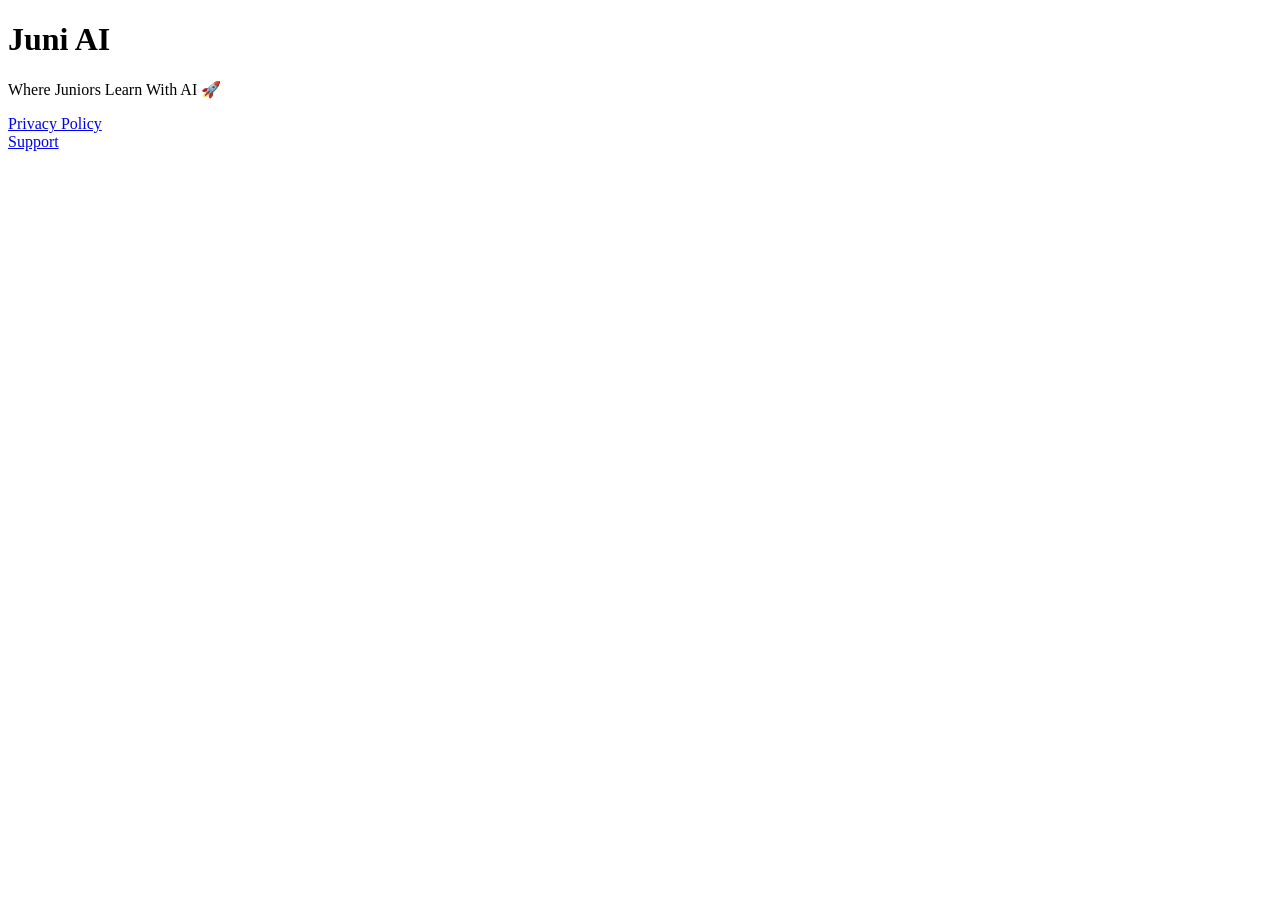
==== index.html @ 52577869 "Initial Juni AI site" ====
<!doctype html>
<html>
<head>
  <title>Juni AI</title>
</head>
<body>
  <h1>Juni AI</h1>
  <p>Where Juniors Learn With AI 🚀</p>

  <a href="/privacy">Privacy Policy</a><br>
  <a href="/support">Support</a>
</body>
</html>
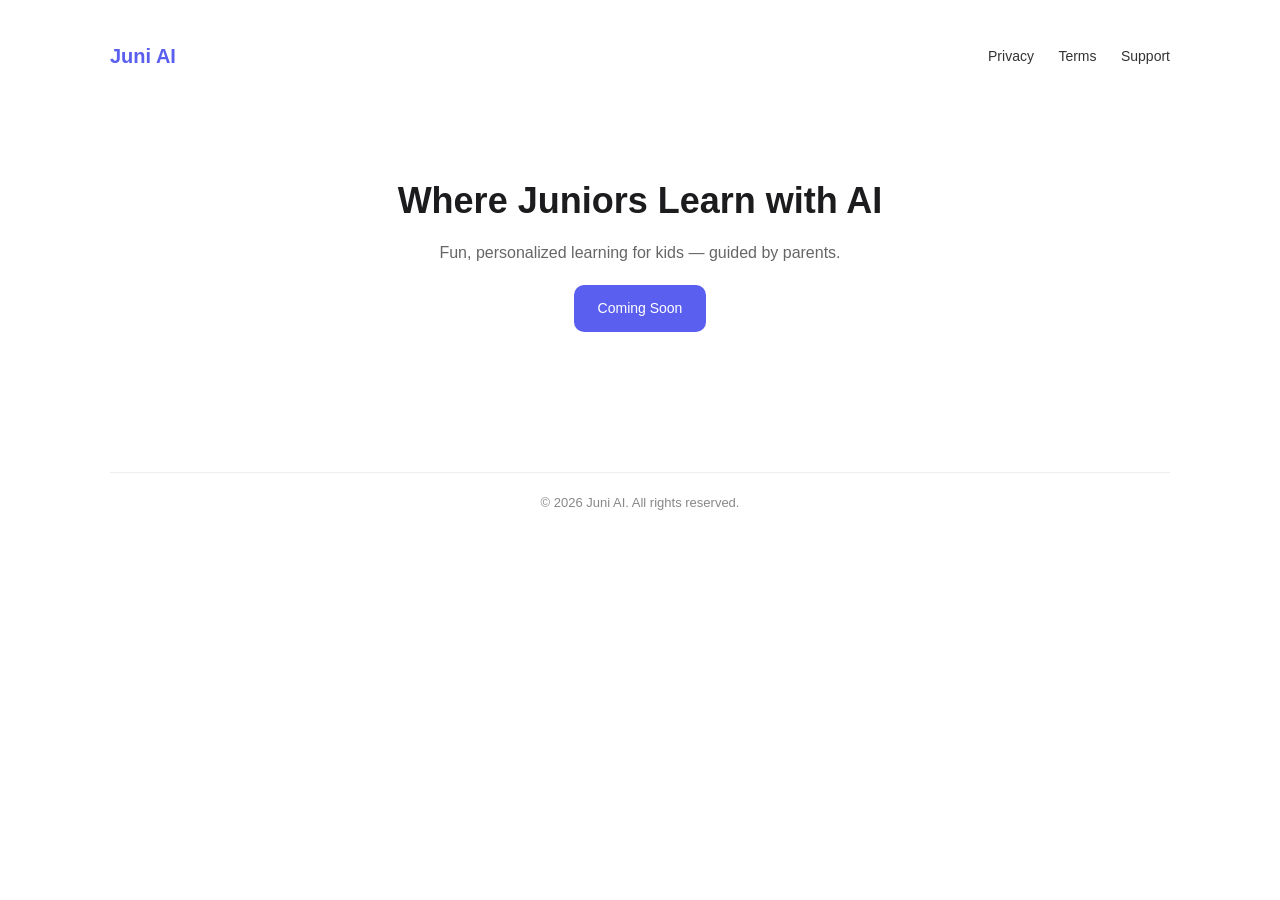
==== commit d59d63a8: "Full UI upgrade + pages" ====
--- a/index.html
+++ b/index.html
@@ -1,13 +1,29 @@
-<!doctype html>
-<html>
+<!DOCTYPE html>
+<html lang="en">
 <head>
-  <title>Juni AI</title>
+<meta charset="UTF-8"/>
+<meta name="viewport" content="width=device-width, initial-scale=1.0"/>
+<title>Juni AI</title>
+<link rel="stylesheet" href="styles.css"/>
 </head>
 <body>
-  <h1>Juni AI</h1>
-  <p>Where Juniors Learn With AI 🚀</p>
+<div class="container">
+<header>
+<div class="logo">Juni AI</div>
+<nav>
+<a href="/privacy/">Privacy</a>
+<a href="/terms/">Terms</a>
+<a href="/support/">Support</a>
+</nav>
+</header>
 
-  <a href="/privacy">Privacy Policy</a><br>
-  <a href="/support">Support</a>
+<section class="hero">
+<h1>Where Juniors Learn with AI</h1>
+<p>Fun, personalized learning for kids — guided by parents.</p>
+<a href="#" class="btn">Coming Soon</a>
+</section>
+
+<footer>© 2026 Juni AI. All rights reserved.</footer>
+</div>
 </body>
 </html>
--- a/styles.css
+++ b/styles.css
@@ -0,0 +1,11 @@
+*{margin:0;padding:0;box-sizing:border-box}
+body{font-family:-apple-system,BlinkMacSystemFont,"San Francisco",Arial,sans-serif;background:#fff;color:#1c1c1e;line-height:1.6}
+.container{max-width:1100px;margin:auto;padding:20px}
+header{padding:20px 0;display:flex;justify-content:space-between;align-items:center}
+.logo{font-weight:600;font-size:20px;color:#5B5FEF}
+nav a{margin-left:20px;text-decoration:none;color:#333;font-size:14px}
+.hero{text-align:center;padding:80px 20px}
+.hero h1{font-size:36px;margin-bottom:10px}
+.hero p{color:#666;font-size:16px}
+.btn{display:inline-block;margin-top:20px;padding:12px 24px;background:#5B5FEF;color:white;border-radius:10px;text-decoration:none;font-size:14px}
+footer{margin-top:60px;padding:20px 0;text-align:center;font-size:13px;color:#888;border-top:1px solid #eee}
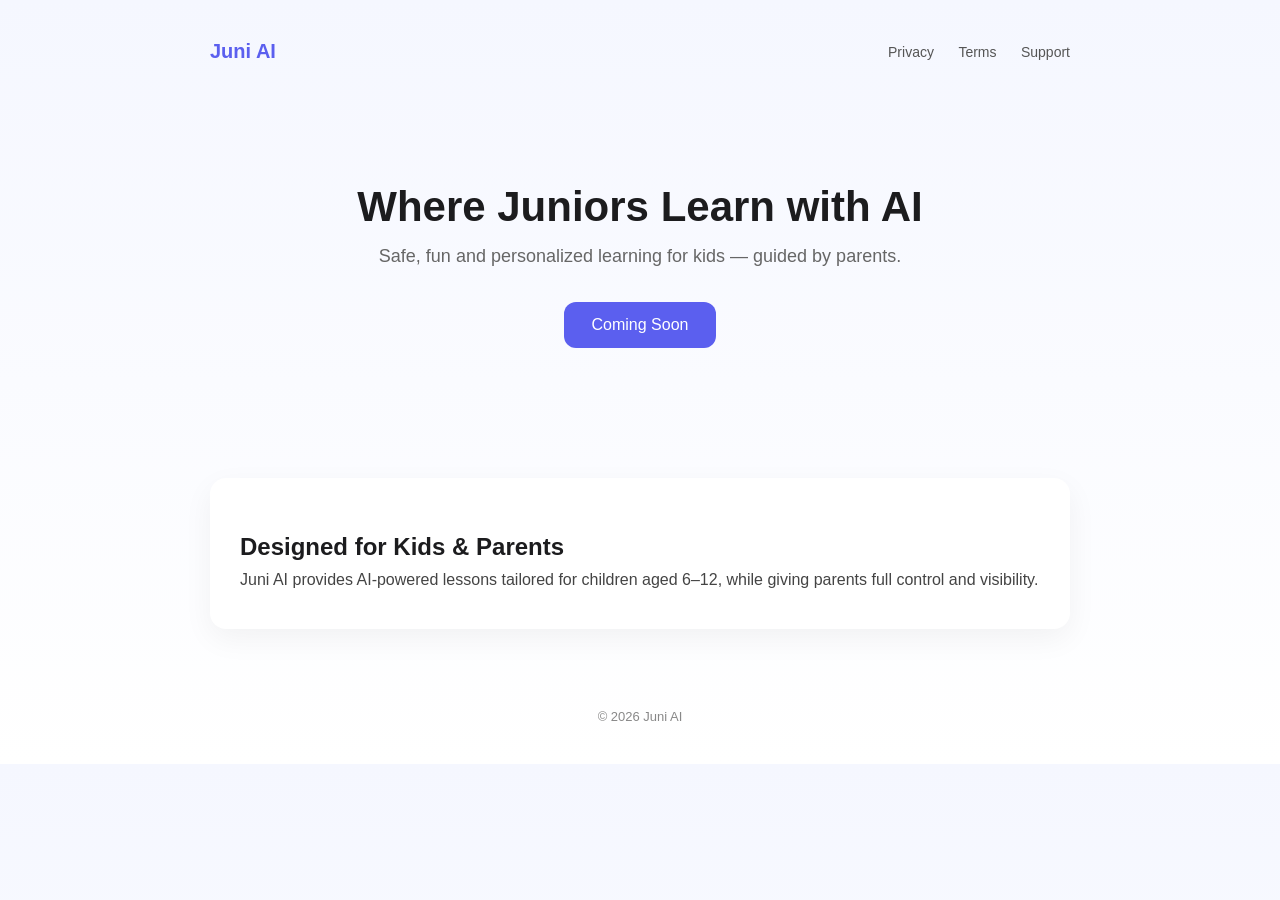
==== commit 70d750db: "premium UI + professional privacy" ====
--- a/index.html
+++ b/index.html
@@ -6,8 +6,10 @@
 <title>Juni AI</title>
 <link rel="stylesheet" href="styles.css"/>
 </head>
+
 <body>
 <div class="container">
+
 <header>
 <div class="logo">Juni AI</div>
 <nav>
@@ -19,11 +21,17 @@
 
 <section class="hero">
 <h1>Where Juniors Learn with AI</h1>
-<p>Fun, personalized learning for kids — guided by parents.</p>
+<p>Safe, fun and personalized learning for kids — guided by parents.</p>
 <a href="#" class="btn">Coming Soon</a>
 </section>
 
-<footer>© 2026 Juni AI. All rights reserved.</footer>
+<div class="card">
+<h2>Designed for Kids & Parents</h2>
+<p>Juni AI provides AI-powered lessons tailored for children aged 6–12, while giving parents full control and visibility.</p>
+</div>
+
+<footer>© 2026 Juni AI</footer>
+
 </div>
 </body>
 </html>
--- a/styles.css
+++ b/styles.css
@@ -1,11 +1,80 @@
 *{margin:0;padding:0;box-sizing:border-box}
-body{font-family:-apple-system,BlinkMacSystemFont,"San Francisco",Arial,sans-serif;background:#fff;color:#1c1c1e;line-height:1.6}
-.container{max-width:1100px;margin:auto;padding:20px}
-header{padding:20px 0;display:flex;justify-content:space-between;align-items:center}
-.logo{font-weight:600;font-size:20px;color:#5B5FEF}
-nav a{margin-left:20px;text-decoration:none;color:#333;font-size:14px}
-.hero{text-align:center;padding:80px 20px}
-.hero h1{font-size:36px;margin-bottom:10px}
-.hero p{color:#666;font-size:16px}
-.btn{display:inline-block;margin-top:20px;padding:12px 24px;background:#5B5FEF;color:white;border-radius:10px;text-decoration:none;font-size:14px}
-footer{margin-top:60px;padding:20px 0;text-align:center;font-size:13px;color:#888;border-top:1px solid #eee}
+
+body{
+  font-family:-apple-system,BlinkMacSystemFont,"San Francisco",Arial,sans-serif;
+  background:linear-gradient(180deg,#f5f7ff 0%,#ffffff 100%);
+  color:#1c1c1e;
+}
+
+.container{
+  max-width:900px;
+  margin:auto;
+  padding:20px;
+}
+
+header{
+  display:flex;
+  justify-content:space-between;
+  align-items:center;
+  padding:20px 0;
+}
+
+.logo{
+  font-weight:700;
+  font-size:20px;
+  color:#5B5FEF;
+}
+
+nav a{
+  margin-left:20px;
+  text-decoration:none;
+  color:#555;
+  font-size:14px;
+}
+
+.hero{
+  text-align:center;
+  padding:100px 20px;
+}
+
+.hero h1{
+  font-size:42px;
+  margin-bottom:15px;
+}
+
+.hero p{
+  font-size:18px;
+  color:#666;
+}
+
+.btn{
+  margin-top:25px;
+  display:inline-block;
+  padding:14px 28px;
+  background:#5B5FEF;
+  color:#fff;
+  border-radius:12px;
+  text-decoration:none;
+  font-weight:500;
+}
+
+.card{
+  background:#fff;
+  padding:30px;
+  border-radius:16px;
+  box-shadow:0 10px 30px rgba(0,0,0,0.05);
+  margin-top:30px;
+}
+
+h1{margin-bottom:20px}
+h2{margin-top:25px;margin-bottom:10px}
+p{color:#444;margin-bottom:10px}
+ul{padding-left:20px;color:#444}
+
+footer{
+  margin-top:60px;
+  padding:20px 0;
+  text-align:center;
+  font-size:13px;
+  color:#888;
+}
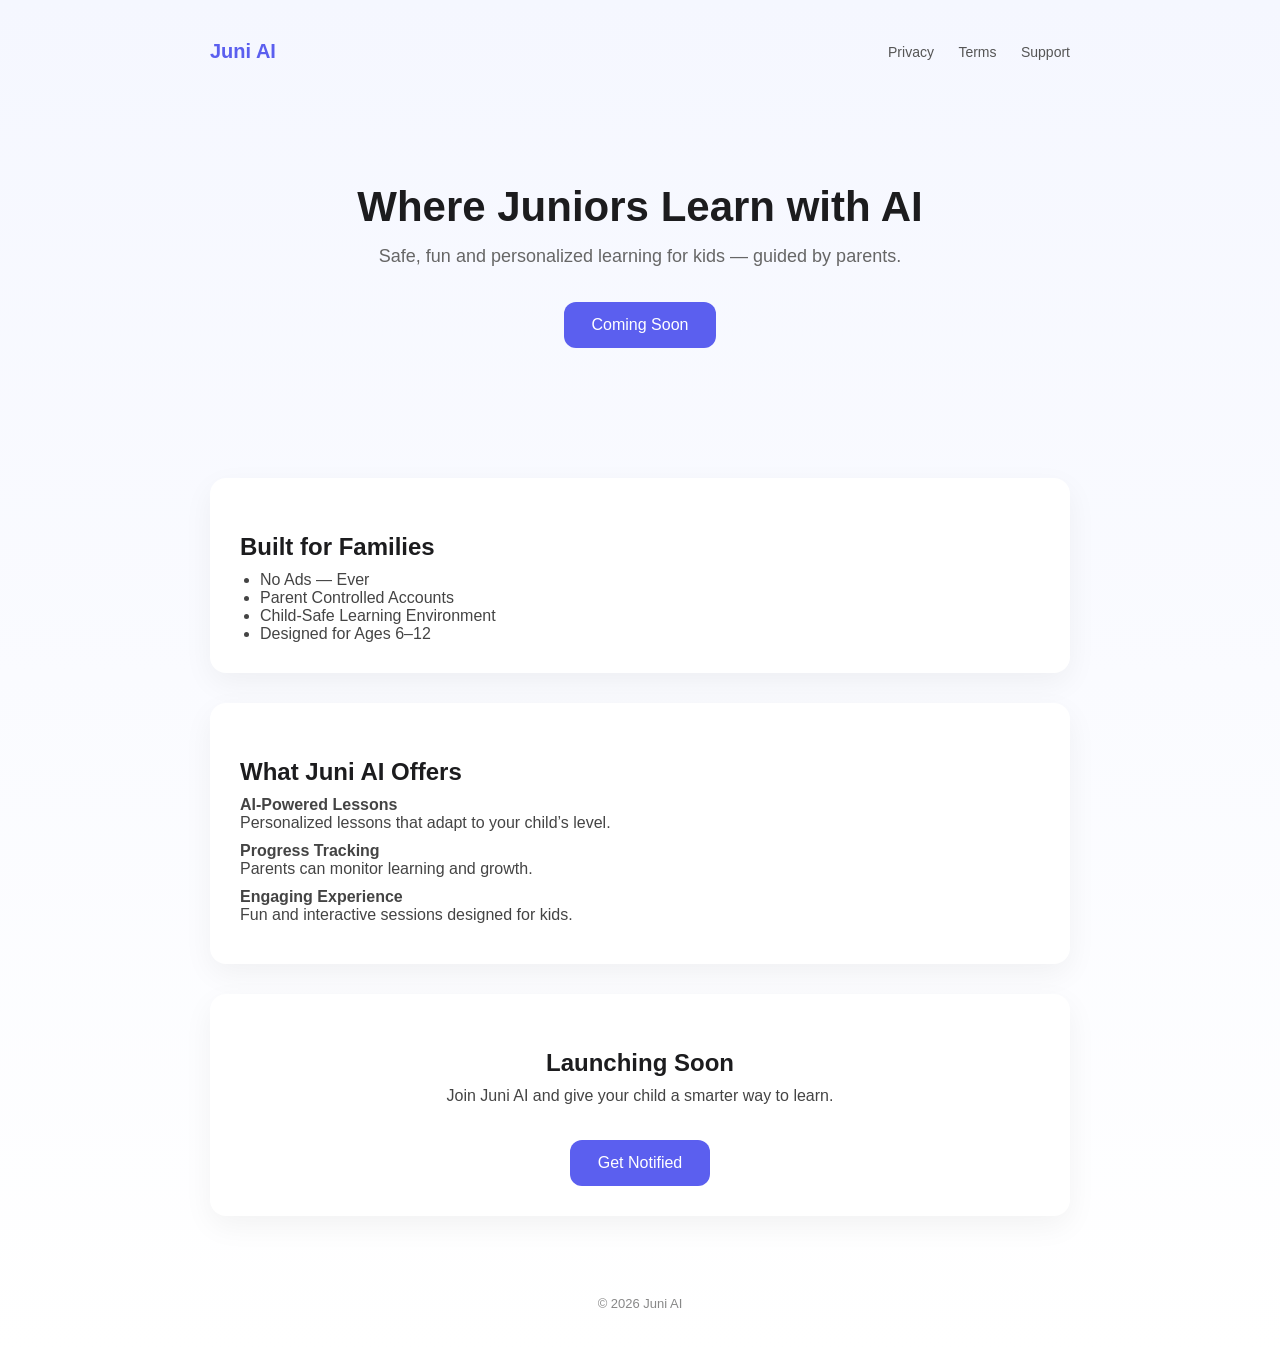
==== commit bbd50fa9: "premium homepage upgrade" ====
--- a/index.html
+++ b/index.html
@@ -19,15 +19,44 @@
 </nav>
 </header>
 
+<!-- HERO -->
 <section class="hero">
 <h1>Where Juniors Learn with AI</h1>
 <p>Safe, fun and personalized learning for kids — guided by parents.</p>
 <a href="#" class="btn">Coming Soon</a>
 </section>
 
+<!-- TRUST SECTION -->
 <div class="card">
-<h2>Designed for Kids & Parents</h2>
-<p>Juni AI provides AI-powered lessons tailored for children aged 6–12, while giving parents full control and visibility.</p>
+<h2>Built for Families</h2>
+<ul>
+<li>No Ads — Ever</li>
+<li>Parent Controlled Accounts</li>
+<li>Child-Safe Learning Environment</li>
+<li>Designed for Ages 6–12</li>
+</ul>
+</div>
+
+<!-- FEATURES -->
+<div class="card">
+<h2>What Juni AI Offers</h2>
+
+<p><strong>AI-Powered Lessons</strong><br>
+Personalized lessons that adapt to your child’s level.</p>
+
+<p><strong>Progress Tracking</strong><br>
+Parents can monitor learning and growth.</p>
+
+<p><strong>Engaging Experience</strong><br>
+Fun and interactive sessions designed for kids.</p>
+
+</div>
+
+<!-- CTA -->
+<div class="card" style="text-align:center">
+<h2>Launching Soon</h2>
+<p>Join Juni AI and give your child a smarter way to learn.</p>
+<a href="#" class="btn">Get Notified</a>
 </div>
 
 <footer>© 2026 Juni AI</footer>
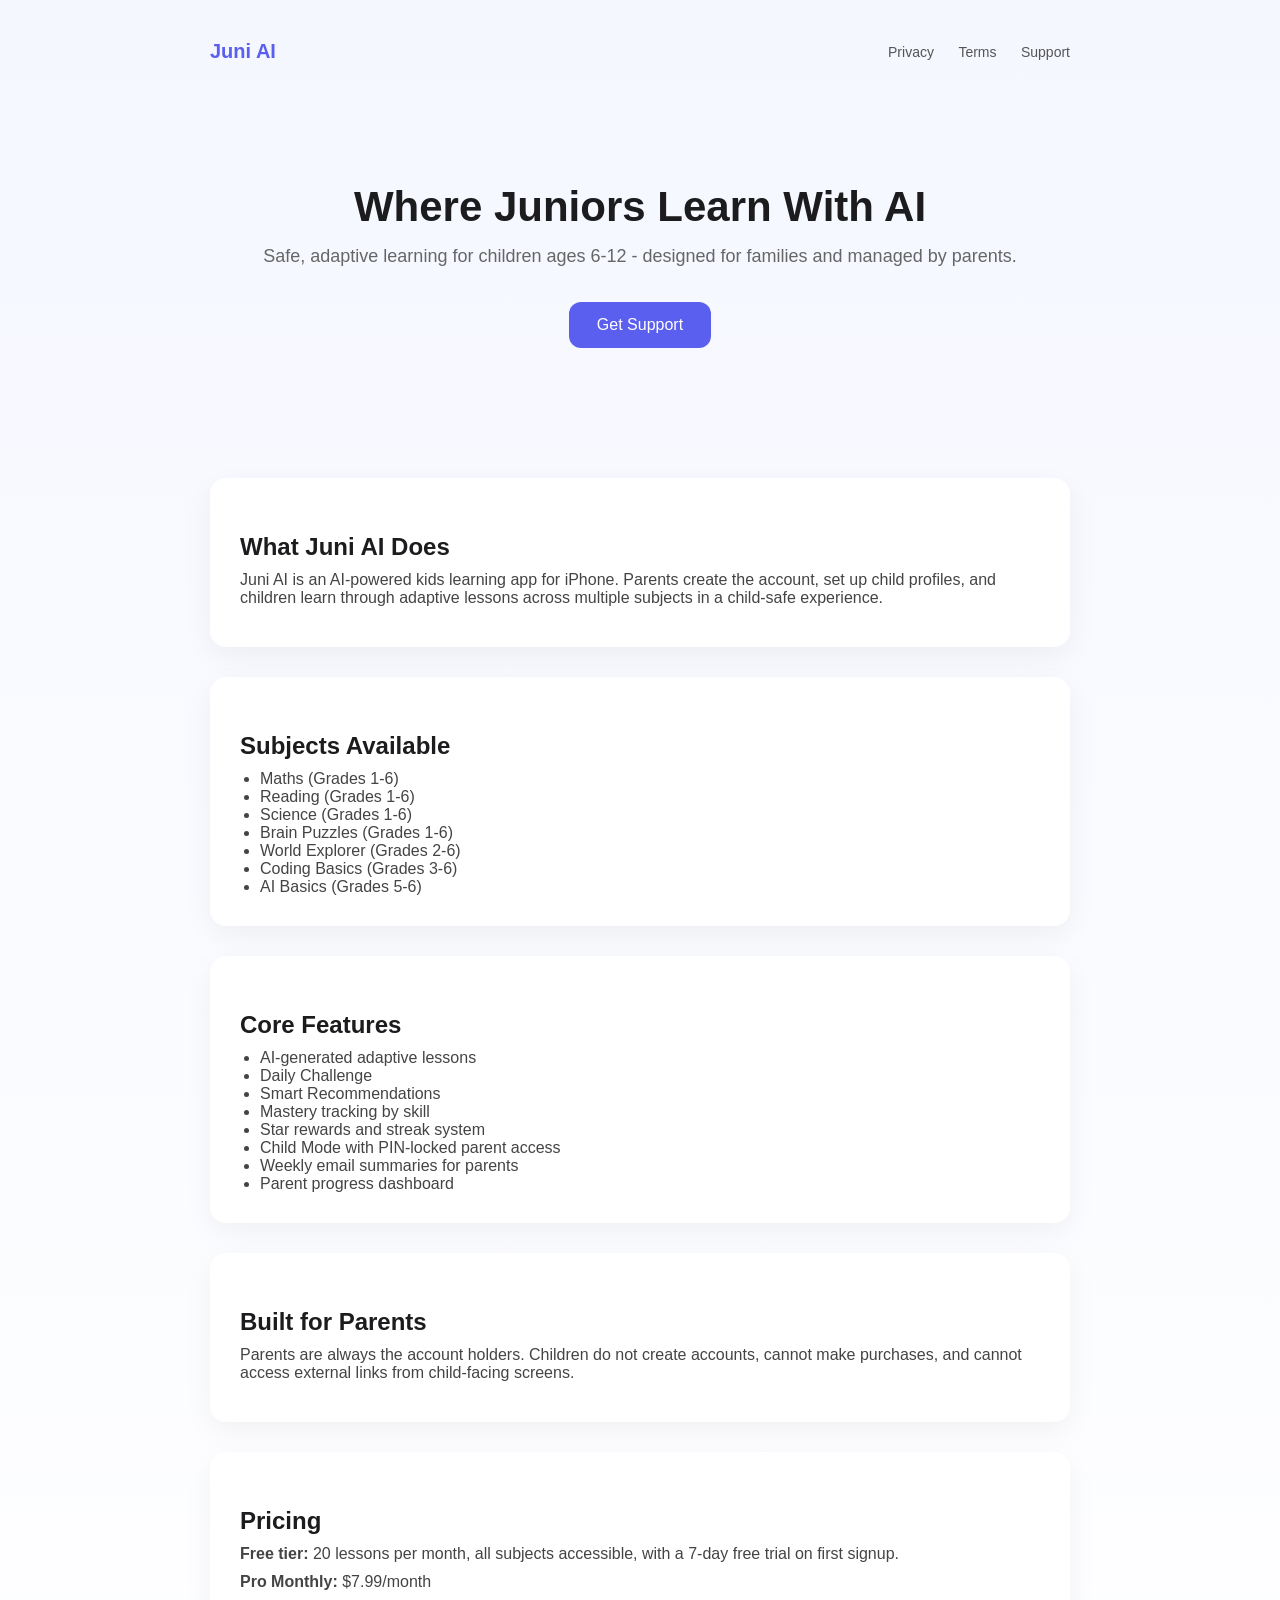
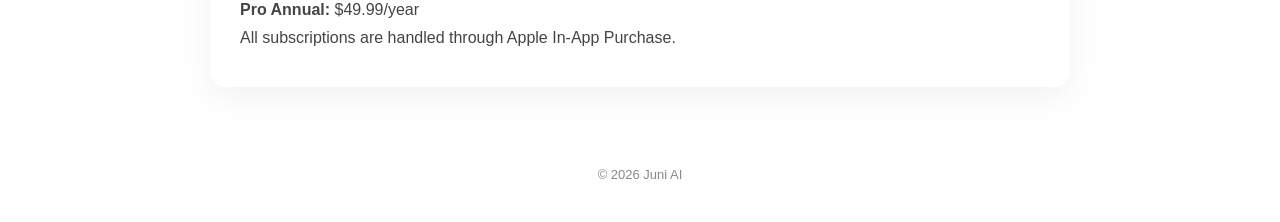
==== commit 2f86f549: "update website pages with latest Juni AI app details" ====
--- a/index.html
+++ b/index.html
@@ -1,66 +1,75 @@
 <!DOCTYPE html>
 <html lang="en">
 <head>
-<meta charset="UTF-8"/>
-<meta name="viewport" content="width=device-width, initial-scale=1.0"/>
-<title>Juni AI</title>
-<link rel="stylesheet" href="styles.css"/>
+  <meta charset="UTF-8"/>
+  <meta name="viewport" content="width=device-width, initial-scale=1.0"/>
+  <title>Juni AI - Where Juniors Learn With AI</title>
+  <meta name="description" content="Juni AI is an AI-powered learning app for children ages 6-12, with parent-managed accounts, adaptive lessons, progress tracking, and safe child-friendly learning.">
+  <link rel="stylesheet" href="/styles.css"/>
 </head>
+<body>
+  <div class="container">
+    <header>
+      <div class="logo">Juni AI</div>
+      <nav>
+        <a href="/privacy/">Privacy</a>
+        <a href="/terms/">Terms</a>
+        <a href="/support/">Support</a>
+      </nav>
+    </header>
 
-<body>
-<div class="container">
+    <section class="hero">
+      <h1>Where Juniors Learn With AI</h1>
+      <p>Safe, adaptive learning for children ages 6-12 - designed for families and managed by parents.</p>
+      <a href="/support/" class="btn">Get Support</a>
+    </section>
 
-<header>
-<div class="logo">Juni AI</div>
-<nav>
-<a href="/privacy/">Privacy</a>
-<a href="/terms/">Terms</a>
-<a href="/support/">Support</a>
-</nav>
-</header>
+    <div class="card">
+      <h2>What Juni AI Does</h2>
+      <p>Juni AI is an AI-powered kids learning app for iPhone. Parents create the account, set up child profiles, and children learn through adaptive lessons across multiple subjects in a child-safe experience.</p>
+    </div>
 
-<!-- HERO -->
-<section class="hero">
-<h1>Where Juniors Learn with AI</h1>
-<p>Safe, fun and personalized learning for kids — guided by parents.</p>
-<a href="#" class="btn">Coming Soon</a>
-</section>
+    <div class="card">
+      <h2>Subjects Available</h2>
+      <ul>
+        <li>Maths (Grades 1-6)</li>
+        <li>Reading (Grades 1-6)</li>
+        <li>Science (Grades 1-6)</li>
+        <li>Brain Puzzles (Grades 1-6)</li>
+        <li>World Explorer (Grades 2-6)</li>
+        <li>Coding Basics (Grades 3-6)</li>
+        <li>AI Basics (Grades 5-6)</li>
+      </ul>
+    </div>
 
-<!-- TRUST SECTION -->
-<div class="card">
-<h2>Built for Families</h2>
-<ul>
-<li>No Ads — Ever</li>
-<li>Parent Controlled Accounts</li>
-<li>Child-Safe Learning Environment</li>
-<li>Designed for Ages 6–12</li>
-</ul>
-</div>
+    <div class="card">
+      <h2>Core Features</h2>
+      <ul>
+        <li>AI-generated adaptive lessons</li>
+        <li>Daily Challenge</li>
+        <li>Smart Recommendations</li>
+        <li>Mastery tracking by skill</li>
+        <li>Star rewards and streak system</li>
+        <li>Child Mode with PIN-locked parent access</li>
+        <li>Weekly email summaries for parents</li>
+        <li>Parent progress dashboard</li>
+      </ul>
+    </div>
 
-<!-- FEATURES -->
-<div class="card">
-<h2>What Juni AI Offers</h2>
+    <div class="card">
+      <h2>Built for Parents</h2>
+      <p>Parents are always the account holders. Children do not create accounts, cannot make purchases, and cannot access external links from child-facing screens.</p>
+    </div>
 
-<p><strong>AI-Powered Lessons</strong><br>
-Personalized lessons that adapt to your child’s level.</p>
+    <div class="card">
+      <h2>Pricing</h2>
+      <p><strong>Free tier:</strong> 20 lessons per month, all subjects accessible, with a 7-day free trial on first signup.</p>
+      <p><strong>Pro Monthly:</strong> $7.99/month</p>
+      <p><strong>Pro Annual:</strong> $49.99/year</p>
+      <p>All subscriptions are handled through Apple In-App Purchase.</p>
+    </div>
 
-<p><strong>Progress Tracking</strong><br>
-Parents can monitor learning and growth.</p>
-
-<p><strong>Engaging Experience</strong><br>
-Fun and interactive sessions designed for kids.</p>
-
-</div>
-
-<!-- CTA -->
-<div class="card" style="text-align:center">
-<h2>Launching Soon</h2>
-<p>Join Juni AI and give your child a smarter way to learn.</p>
-<a href="#" class="btn">Get Notified</a>
-</div>
-
-<footer>© 2026 Juni AI</footer>
-
-</div>
+    <footer>© 2026 Juni AI</footer>
+  </div>
 </body>
 </html>
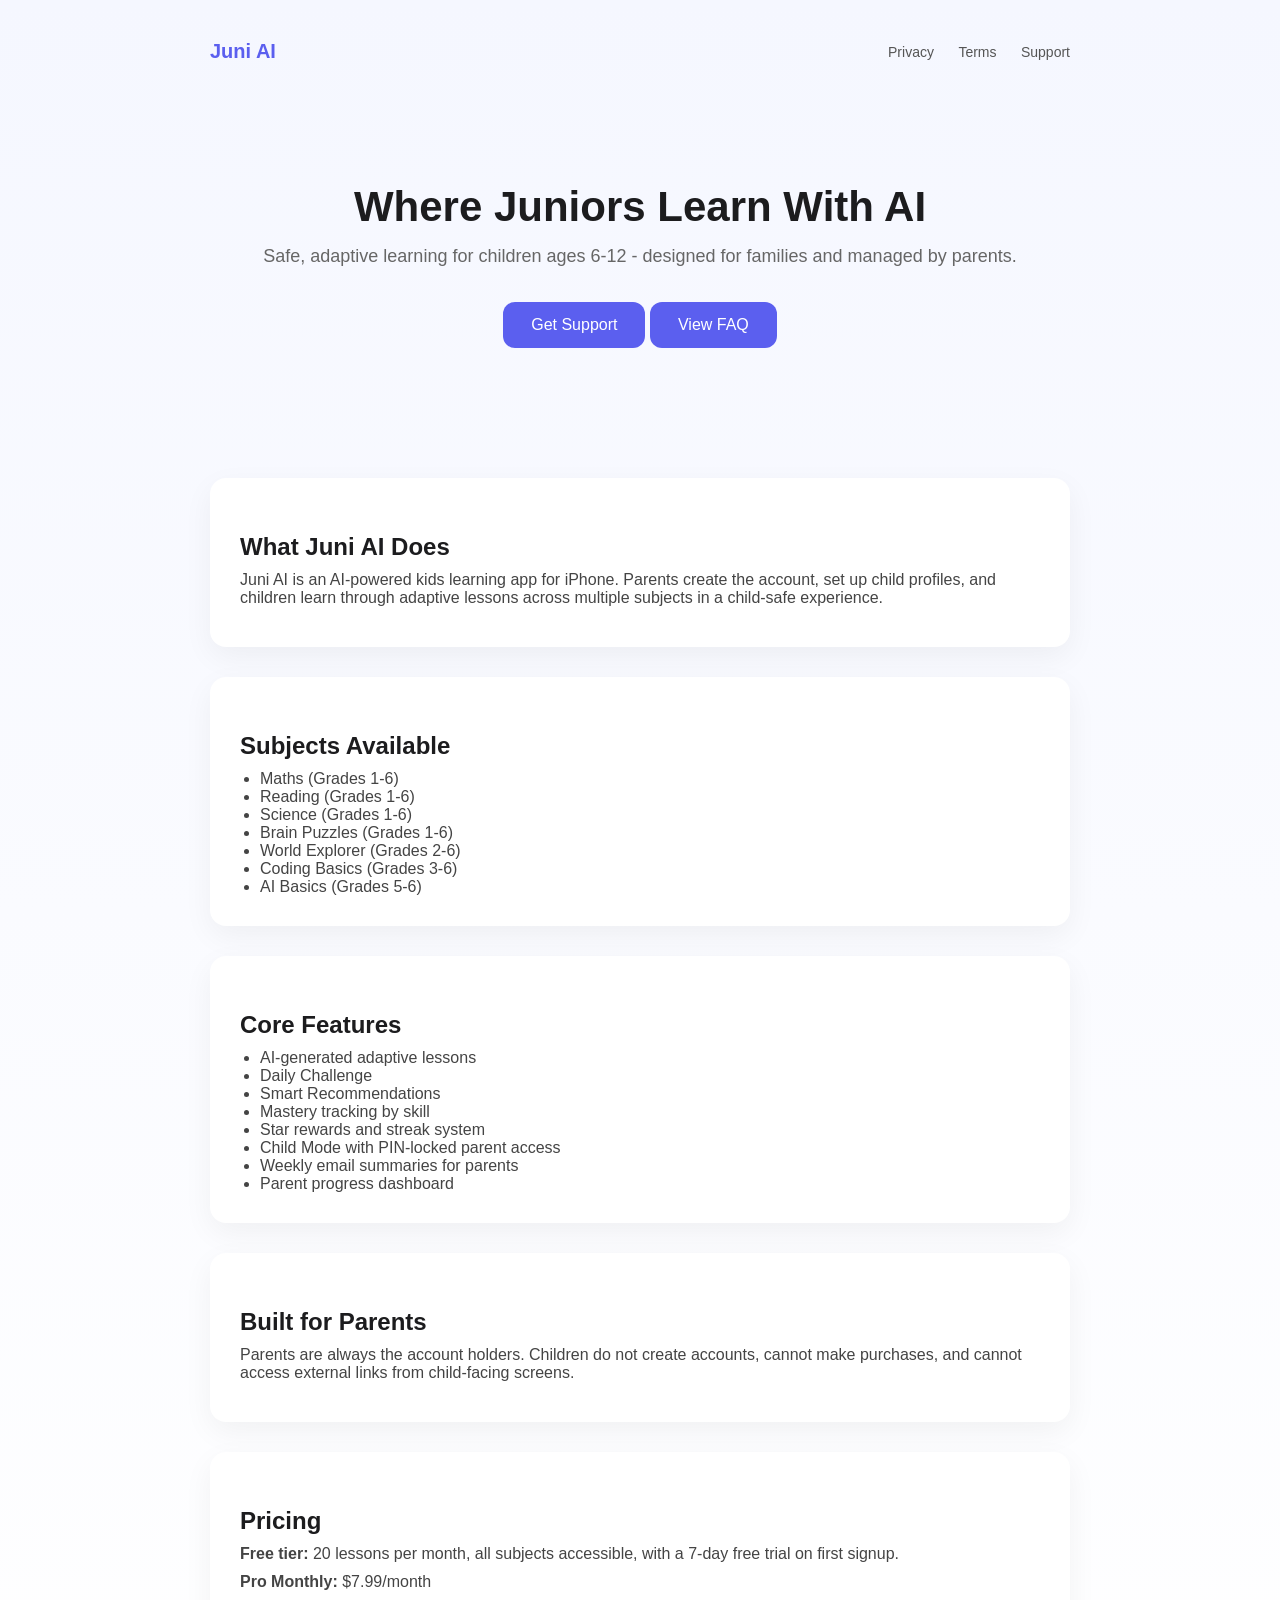
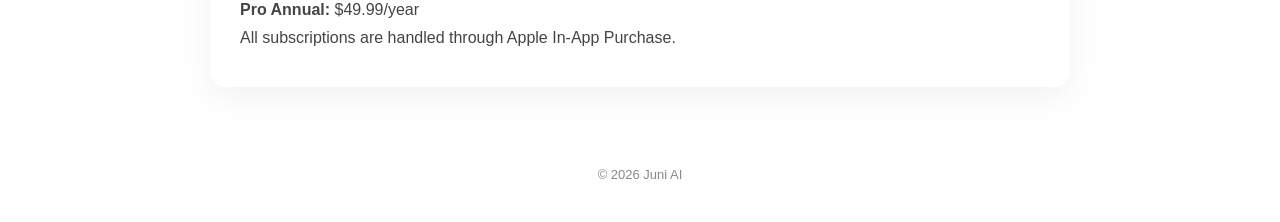
==== commit 89808806: "add FAQ link on homepage" ====
--- a/index.html
+++ b/index.html
@@ -22,6 +22,7 @@
       <h1>Where Juniors Learn With AI</h1>
       <p>Safe, adaptive learning for children ages 6-12 - designed for families and managed by parents.</p>
       <a href="/support/" class="btn">Get Support</a>
+      <a href="/support/#faq" class="btn btn-secondary">View FAQ</a>
     </section>
 
     <div class="card">
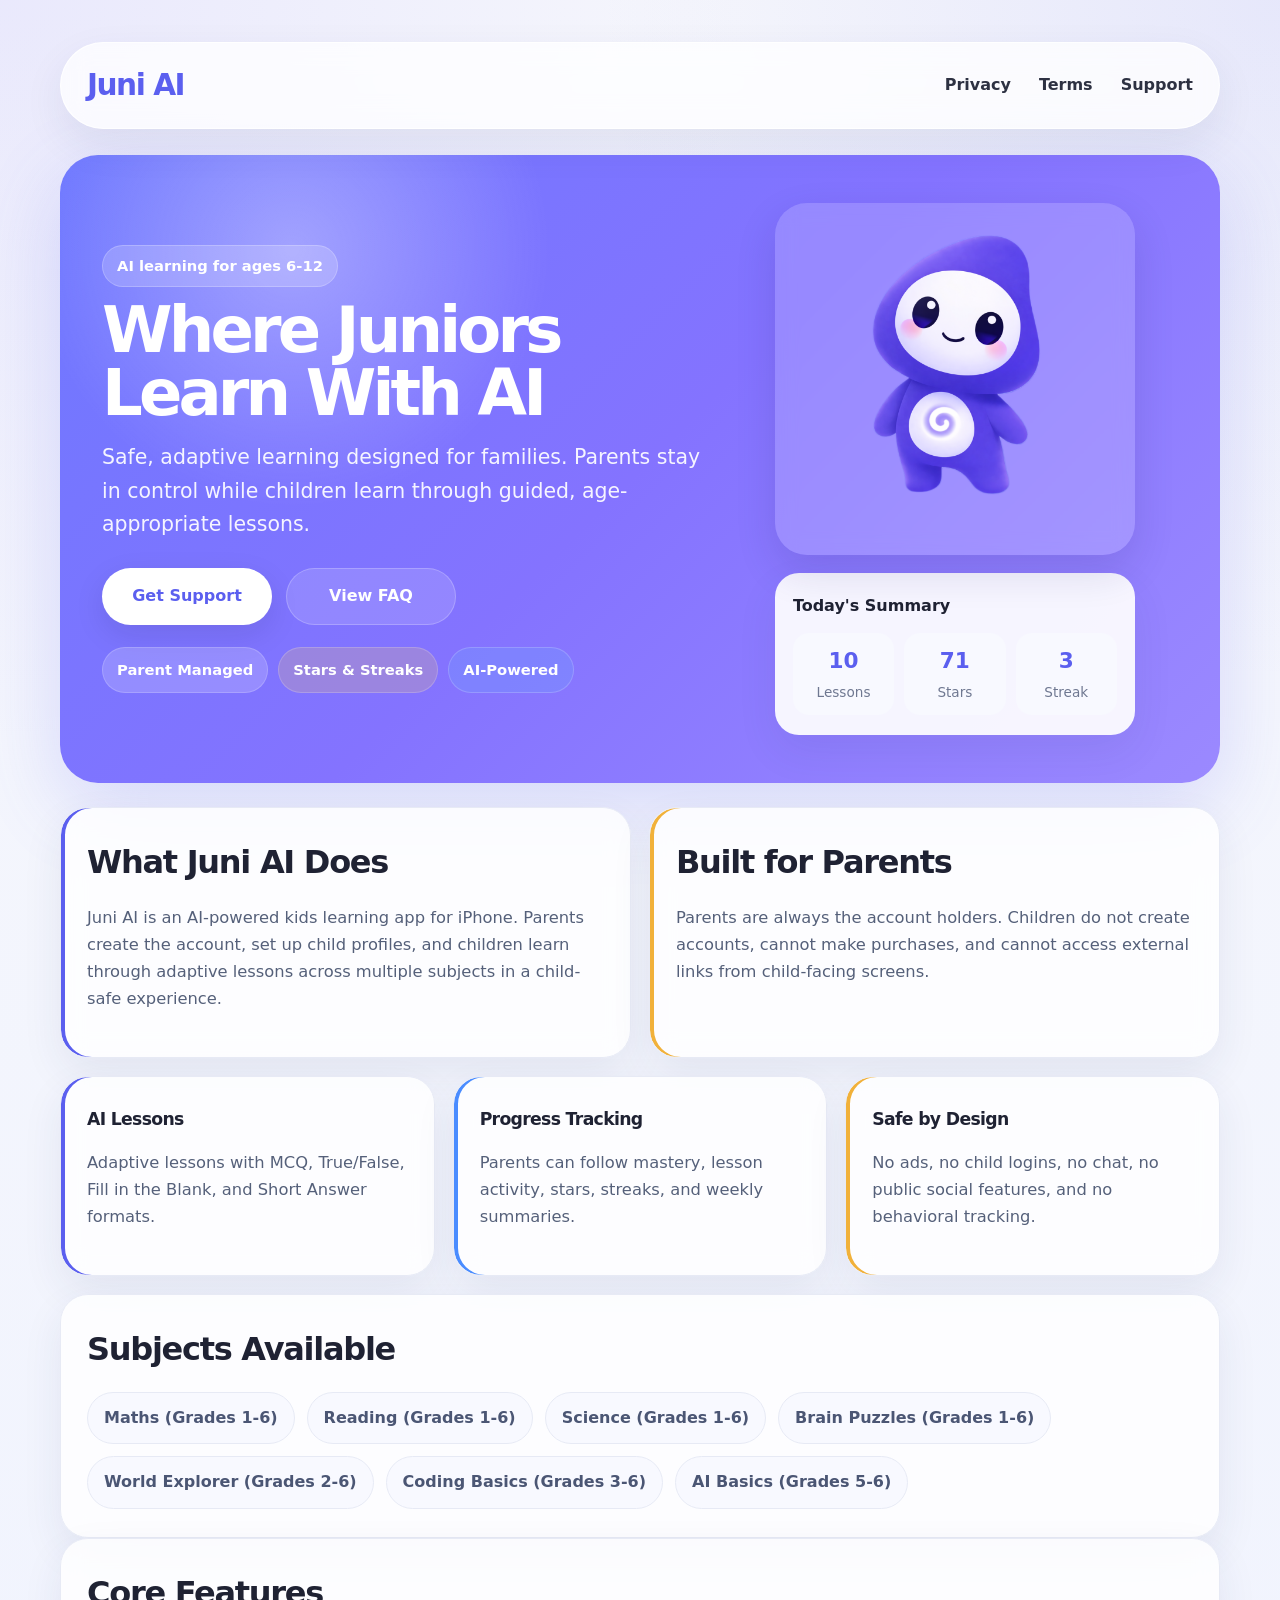
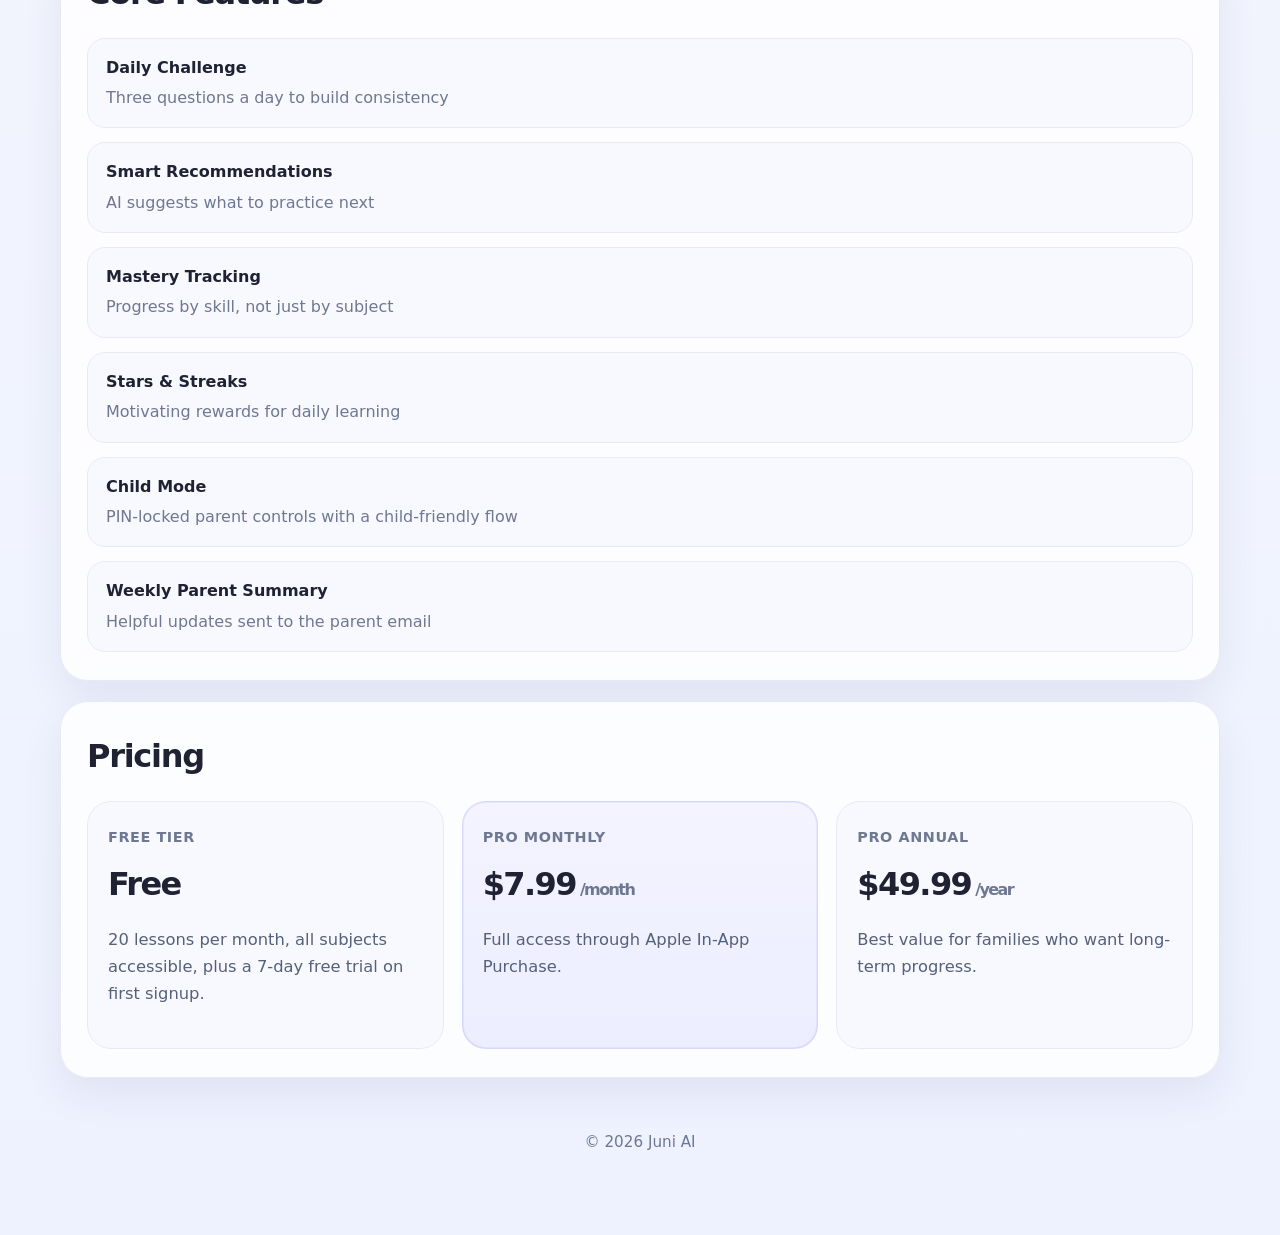
==== commit 9c17cb57: "align website design with app style and add mascot" ====
--- a/index.html
+++ b/index.html
@@ -18,56 +18,113 @@
       </nav>
     </header>
 
-    <section class="hero">
-      <h1>Where Juniors Learn With AI</h1>
-      <p>Safe, adaptive learning for children ages 6-12 - designed for families and managed by parents.</p>
-      <a href="/support/" class="btn">Get Support</a>
-      <a href="/support/#faq" class="btn btn-secondary">View FAQ</a>
+    <section class="hero hero-app">
+      <div class="hero-copy">
+        <div class="eyebrow">AI learning for ages 6-12</div>
+        <h1>Where Juniors Learn With AI</h1>
+        <p>Safe, adaptive learning designed for families. Parents stay in control while children learn through guided, age-appropriate lessons.</p>
+
+        <div class="hero-actions">
+          <a href="/support/" class="btn">Get Support</a>
+          <a href="/support/#faq" class="btn btn-secondary">View FAQ</a>
+        </div>
+
+        <div class="hero-chips">
+          <span class="chip chip-soft">Parent Managed</span>
+          <span class="chip chip-gold">Stars & Streaks</span>
+          <span class="chip chip-blue">AI-Powered</span>
+        </div>
+      </div>
+
+      <div class="hero-visual">
+        <div class="mascot-wrap">
+          <img src="/assets/mascot.png" alt="Juni AI mascot" class="mascot"/>
+        </div>
+
+        <div class="mini-panel">
+          <div class="mini-title">Today's Summary</div>
+          <div class="mini-stats">
+            <div><strong>10</strong><span>Lessons</span></div>
+            <div><strong>71</strong><span>Stars</span></div>
+            <div><strong>3</strong><span>Streak</span></div>
+          </div>
+        </div>
+      </div>
+    </section>
+
+    <section class="grid-2">
+      <div class="card feature-card accent-purple">
+        <h2>What Juni AI Does</h2>
+        <p>Juni AI is an AI-powered kids learning app for iPhone. Parents create the account, set up child profiles, and children learn through adaptive lessons across multiple subjects in a child-safe experience.</p>
+      </div>
+
+      <div class="card feature-card accent-gold">
+        <h2>Built for Parents</h2>
+        <p>Parents are always the account holders. Children do not create accounts, cannot make purchases, and cannot access external links from child-facing screens.</p>
+      </div>
+    </section>
+
+    <section class="grid-3">
+      <div class="card small-card accent-purple">
+        <h3>AI Lessons</h3>
+        <p>Adaptive lessons with MCQ, True/False, Fill in the Blank, and Short Answer formats.</p>
+      </div>
+
+      <div class="card small-card accent-blue">
+        <h3>Progress Tracking</h3>
+        <p>Parents can follow mastery, lesson activity, stars, streaks, and weekly summaries.</p>
+      </div>
+
+      <div class="card small-card accent-gold">
+        <h3>Safe by Design</h3>
+        <p>No ads, no child logins, no chat, no public social features, and no behavioral tracking.</p>
+      </div>
     </section>
 
     <div class="card">
-      <h2>What Juni AI Does</h2>
-      <p>Juni AI is an AI-powered kids learning app for iPhone. Parents create the account, set up child profiles, and children learn through adaptive lessons across multiple subjects in a child-safe experience.</p>
-    </div>
-
-    <div class="card">
       <h2>Subjects Available</h2>
-      <ul>
-        <li>Maths (Grades 1-6)</li>
-        <li>Reading (Grades 1-6)</li>
-        <li>Science (Grades 1-6)</li>
-        <li>Brain Puzzles (Grades 1-6)</li>
-        <li>World Explorer (Grades 2-6)</li>
-        <li>Coding Basics (Grades 3-6)</li>
-        <li>AI Basics (Grades 5-6)</li>
-      </ul>
+      <div class="subject-grid">
+        <span class="subject-pill">Maths (Grades 1-6)</span>
+        <span class="subject-pill">Reading (Grades 1-6)</span>
+        <span class="subject-pill">Science (Grades 1-6)</span>
+        <span class="subject-pill">Brain Puzzles (Grades 1-6)</span>
+        <span class="subject-pill">World Explorer (Grades 2-6)</span>
+        <span class="subject-pill">Coding Basics (Grades 3-6)</span>
+        <span class="subject-pill">AI Basics (Grades 5-6)</span>
+      </div>
     </div>
 
     <div class="card">
       <h2>Core Features</h2>
-      <ul>
-        <li>AI-generated adaptive lessons</li>
-        <li>Daily Challenge</li>
-        <li>Smart Recommendations</li>
-        <li>Mastery tracking by skill</li>
-        <li>Star rewards and streak system</li>
-        <li>Child Mode with PIN-locked parent access</li>
-        <li>Weekly email summaries for parents</li>
-        <li>Parent progress dashboard</li>
-      </ul>
+      <div class="feature-list">
+        <div class="feature-item"><strong>Daily Challenge</strong><span>Three questions a day to build consistency</span></div>
+        <div class="feature-item"><strong>Smart Recommendations</strong><span>AI suggests what to practice next</span></div>
+        <div class="feature-item"><strong>Mastery Tracking</strong><span>Progress by skill, not just by subject</span></div>
+        <div class="feature-item"><strong>Stars & Streaks</strong><span>Motivating rewards for daily learning</span></div>
+        <div class="feature-item"><strong>Child Mode</strong><span>PIN-locked parent controls with a child-friendly flow</span></div>
+        <div class="feature-item"><strong>Weekly Parent Summary</strong><span>Helpful updates sent to the parent email</span></div>
+      </div>
     </div>
 
-    <div class="card">
-      <h2>Built for Parents</h2>
-      <p>Parents are always the account holders. Children do not create accounts, cannot make purchases, and cannot access external links from child-facing screens.</p>
-    </div>
-
-    <div class="card">
+    <div class="card pricing-card">
       <h2>Pricing</h2>
-      <p><strong>Free tier:</strong> 20 lessons per month, all subjects accessible, with a 7-day free trial on first signup.</p>
-      <p><strong>Pro Monthly:</strong> $7.99/month</p>
-      <p><strong>Pro Annual:</strong> $49.99/year</p>
-      <p>All subscriptions are handled through Apple In-App Purchase.</p>
+      <div class="pricing-grid">
+        <div class="price-box">
+          <div class="price-label">Free Tier</div>
+          <div class="price-main">Free</div>
+          <p>20 lessons per month, all subjects accessible, plus a 7-day free trial on first signup.</p>
+        </div>
+        <div class="price-box featured">
+          <div class="price-label">Pro Monthly</div>
+          <div class="price-main">$7.99<span>/month</span></div>
+          <p>Full access through Apple In-App Purchase.</p>
+        </div>
+        <div class="price-box">
+          <div class="price-label">Pro Annual</div>
+          <div class="price-main">$49.99<span>/year</span></div>
+          <p>Best value for families who want long-term progress.</p>
+        </div>
+      </div>
     </div>
 
     <footer>© 2026 Juni AI</footer>
--- a/styles.css
+++ b/styles.css
@@ -1,80 +1,468 @@
-*{margin:0;padding:0;box-sizing:border-box}
-
-body{
-  font-family:-apple-system,BlinkMacSystemFont,"San Francisco",Arial,sans-serif;
-  background:linear-gradient(180deg,#f5f7ff 0%,#ffffff 100%);
-  color:#1c1c1e;
-}
-
-.container{
-  max-width:900px;
-  margin:auto;
-  padding:20px;
-}
-
-header{
-  display:flex;
-  justify-content:space-between;
-  align-items:center;
-  padding:20px 0;
-}
-
-.logo{
-  font-weight:700;
-  font-size:20px;
-  color:#5B5FEF;
-}
-
-nav a{
-  margin-left:20px;
-  text-decoration:none;
-  color:#555;
-  font-size:14px;
-}
-
-.hero{
-  text-align:center;
-  padding:100px 20px;
-}
-
-.hero h1{
-  font-size:42px;
-  margin-bottom:15px;
-}
-
-.hero p{
-  font-size:18px;
-  color:#666;
-}
-
-.btn{
-  margin-top:25px;
-  display:inline-block;
-  padding:14px 28px;
-  background:#5B5FEF;
-  color:#fff;
-  border-radius:12px;
-  text-decoration:none;
-  font-weight:500;
-}
-
-.card{
-  background:#fff;
-  padding:30px;
-  border-radius:16px;
-  box-shadow:0 10px 30px rgba(0,0,0,0.05);
-  margin-top:30px;
-}
-
-h1{margin-bottom:20px}
-h2{margin-top:25px;margin-bottom:10px}
-p{color:#444;margin-bottom:10px}
-ul{padding-left:20px;color:#444}
-
-footer{
-  margin-top:60px;
-  padding:20px 0;
-  text-align:center;
-  font-size:13px;
-  color:#888;
-}
+:root {
+  --bg: #f4f5fb;
+  --surface: #ffffff;
+  --surface-2: #f8f9ff;
+  --text: #1f2233;
+  --muted: #6f7891;
+  --primary: #5b5fef;
+  --primary-2: #7b6cff;
+  --blue: #4a8cff;
+  --gold: #f1b13a;
+  --soft-purple: #efecff;
+  --soft-blue: #ecf5ff;
+  --soft-gold: #fff6e8;
+  --border: #e7eaf5;
+  --shadow: 0 16px 40px rgba(41, 52, 98, 0.08);
+  --radius: 28px;
+  --radius-sm: 18px;
+  --max: 1160px;
+}
+
+* {
+  box-sizing: border-box;
+}
+
+html {
+  scroll-behavior: smooth;
+}
+
+body {
+  margin: 0;
+  font-family: Inter, ui-sans-serif, system-ui, -apple-system, BlinkMacSystemFont, "Segoe UI", sans-serif;
+  color: var(--text);
+  background:
+    radial-gradient(circle at top left, rgba(123,108,255,0.10), transparent 24%),
+    radial-gradient(circle at top right, rgba(91,95,239,0.10), transparent 22%),
+    linear-gradient(180deg, #f6f7fc 0%, #eef2ff 100%);
+  line-height: 1.65;
+}
+
+a {
+  color: var(--primary);
+  text-decoration: none;
+}
+
+.container {
+  width: min(var(--max), calc(100% - 36px));
+  margin: 0 auto;
+  padding: 28px 0 72px;
+}
+
+header {
+  display: flex;
+  align-items: center;
+  justify-content: space-between;
+  gap: 20px;
+  padding: 18px 26px;
+  margin: 14px 0 26px;
+  background: rgba(255,255,255,0.76);
+  backdrop-filter: blur(14px);
+  -webkit-backdrop-filter: blur(14px);
+  border-radius: 999px;
+  border: 1px solid rgba(255,255,255,0.8);
+  box-shadow: var(--shadow);
+}
+
+.logo {
+  font-size: 1.85rem;
+  font-weight: 900;
+  letter-spacing: -0.05em;
+  color: var(--primary);
+}
+
+nav {
+  display: flex;
+  gap: 28px;
+  flex-wrap: wrap;
+}
+
+nav a {
+  font-weight: 700;
+  color: #2d3142;
+}
+
+.hero {
+  border-radius: 38px;
+  overflow: hidden;
+  box-shadow: 0 24px 80px rgba(91,95,239,0.20);
+  margin-bottom: 24px;
+}
+
+.hero-app {
+  display: grid;
+  grid-template-columns: 1.15fr 0.85fr;
+  gap: 26px;
+  align-items: center;
+  padding: 48px 42px;
+  background:
+    radial-gradient(circle at 20% 15%, rgba(255,255,255,0.32), transparent 24%),
+    linear-gradient(135deg, #6e78ff 0%, #8473ff 50%, #9b89ff 100%);
+  color: white;
+}
+
+.eyebrow {
+  display: inline-block;
+  margin-bottom: 12px;
+  padding: 8px 14px;
+  border-radius: 999px;
+  background: rgba(255,255,255,0.18);
+  border: 1px solid rgba(255,255,255,0.22);
+  font-weight: 700;
+  font-size: 0.92rem;
+}
+
+.hero h1 {
+  margin: 0 0 16px;
+  font-size: clamp(2.5rem, 5vw, 4.9rem);
+  line-height: 0.98;
+  letter-spacing: -0.06em;
+  font-weight: 900;
+}
+
+.hero p {
+  margin: 0 0 26px;
+  font-size: 1.28rem;
+  color: rgba(255,255,255,0.92);
+  max-width: 720px;
+}
+
+.hero-actions {
+  display: flex;
+  gap: 14px;
+  flex-wrap: wrap;
+  margin-bottom: 22px;
+}
+
+.btn {
+  display: inline-flex;
+  align-items: center;
+  justify-content: center;
+  min-width: 170px;
+  padding: 14px 22px;
+  border-radius: 999px;
+  background: white;
+  color: var(--primary);
+  font-weight: 800;
+  box-shadow: 0 10px 30px rgba(20, 24, 40, 0.10);
+}
+
+.btn-secondary {
+  background: rgba(255,255,255,0.14);
+  color: white;
+  border: 1px solid rgba(255,255,255,0.22);
+  box-shadow: none;
+}
+
+.hero-chips {
+  display: flex;
+  gap: 10px;
+  flex-wrap: wrap;
+}
+
+.chip {
+  display: inline-flex;
+  align-items: center;
+  padding: 10px 14px;
+  border-radius: 999px;
+  font-size: 0.92rem;
+  font-weight: 700;
+  background: rgba(255,255,255,0.16);
+  border: 1px solid rgba(255,255,255,0.18);
+  color: white;
+}
+
+.chip-soft {
+  background: rgba(255,255,255,0.18);
+}
+
+.chip-gold {
+  background: rgba(255, 204, 102, 0.20);
+}
+
+.chip-blue {
+  background: rgba(100, 196, 255, 0.18);
+}
+
+.hero-visual {
+  display: flex;
+  flex-direction: column;
+  align-items: center;
+  gap: 18px;
+}
+
+.mascot-wrap {
+  width: min(100%, 360px);
+  padding: 26px;
+  border-radius: 32px;
+  background: rgba(255,255,255,0.16);
+  backdrop-filter: blur(10px);
+  -webkit-backdrop-filter: blur(10px);
+  box-shadow: 0 16px 40px rgba(37, 26, 108, 0.14);
+}
+
+.mascot {
+  display: block;
+  width: 100%;
+  max-height: 300px;
+  object-fit: contain;
+}
+
+.mini-panel {
+  width: min(100%, 360px);
+  padding: 20px 18px;
+  border-radius: 24px;
+  background: rgba(255,255,255,0.92);
+  color: var(--text);
+  box-shadow: var(--shadow);
+}
+
+.mini-title {
+  font-weight: 800;
+  margin-bottom: 14px;
+  font-size: 1rem;
+}
+
+.mini-stats {
+  display: grid;
+  grid-template-columns: repeat(3, 1fr);
+  gap: 10px;
+}
+
+.mini-stats div {
+  text-align: center;
+  padding: 10px 8px;
+  border-radius: 16px;
+  background: var(--surface-2);
+}
+
+.mini-stats strong {
+  display: block;
+  font-size: 1.35rem;
+  color: var(--primary);
+}
+
+.mini-stats span {
+  color: var(--muted);
+  font-size: 0.85rem;
+}
+
+.grid-2,
+.grid-3 {
+  display: grid;
+  gap: 18px;
+  margin: 18px 0;
+}
+
+.grid-2 {
+  grid-template-columns: repeat(2, 1fr);
+}
+
+.grid-3 {
+  grid-template-columns: repeat(3, 1fr);
+}
+
+.card {
+  background: rgba(255,255,255,0.82);
+  border: 1px solid var(--border);
+  backdrop-filter: blur(12px);
+  -webkit-backdrop-filter: blur(12px);
+  border-radius: var(--radius);
+  padding: 28px 26px;
+  box-shadow: var(--shadow);
+}
+
+.card h1,
+.card h2,
+.card h3 {
+  margin-top: 0;
+  margin-bottom: 12px;
+  letter-spacing: -0.04em;
+}
+
+.card h2 {
+  font-size: clamp(1.5rem, 3vw, 2rem);
+}
+
+.card h3 {
+  font-size: 1.08rem;
+}
+
+.card p,
+.card li {
+  color: #55607a;
+  font-size: 1.02rem;
+}
+
+.card ul {
+  padding-left: 18px;
+  margin-bottom: 0;
+}
+
+.feature-card,
+.small-card {
+  position: relative;
+  overflow: hidden;
+}
+
+.accent-purple {
+  box-shadow: inset 4px 0 0 var(--primary), var(--shadow);
+}
+
+.accent-blue {
+  box-shadow: inset 4px 0 0 var(--blue), var(--shadow);
+}
+
+.accent-gold {
+  box-shadow: inset 4px 0 0 var(--gold), var(--shadow);
+}
+
+.subject-grid {
+  display: flex;
+  flex-wrap: wrap;
+  gap: 12px;
+  margin-top: 16px;
+}
+
+.subject-pill {
+  display: inline-flex;
+  padding: 12px 16px;
+  border-radius: 999px;
+  background: var(--surface-2);
+  border: 1px solid var(--border);
+  font-weight: 700;
+  color: #4b5674;
+}
+
+.feature-list {
+  display: grid;
+  gap: 14px;
+  margin-top: 18px;
+}
+
+.feature-item {
+  display: grid;
+  gap: 4px;
+  padding: 16px 18px;
+  border-radius: 18px;
+  background: var(--surface-2);
+  border: 1px solid var(--border);
+}
+
+.feature-item strong {
+  font-size: 1rem;
+}
+
+.feature-item span {
+  color: var(--muted);
+}
+
+.pricing-card {
+  margin-top: 20px;
+}
+
+.pricing-grid {
+  display: grid;
+  grid-template-columns: repeat(3, 1fr);
+  gap: 18px;
+  margin-top: 18px;
+}
+
+.price-box {
+  padding: 24px 20px;
+  border-radius: 24px;
+  background: var(--surface-2);
+  border: 1px solid var(--border);
+}
+
+.price-box.featured {
+  background: linear-gradient(180deg, #f4f3ff 0%, #eceeff 100%);
+  border-color: rgba(91,95,239,0.18);
+  box-shadow: inset 0 0 0 1px rgba(91,95,239,0.08);
+}
+
+.price-label {
+  font-size: 0.9rem;
+  font-weight: 800;
+  color: var(--muted);
+  margin-bottom: 8px;
+  text-transform: uppercase;
+  letter-spacing: 0.04em;
+}
+
+.price-main {
+  font-size: 2rem;
+  font-weight: 900;
+  letter-spacing: -0.05em;
+  margin-bottom: 10px;
+  color: var(--text);
+}
+
+.price-main span {
+  font-size: 1rem;
+  font-weight: 700;
+  color: var(--muted);
+  margin-left: 4px;
+}
+
+footer {
+  text-align: center;
+  margin-top: 34px;
+  padding: 18px 0 8px;
+  color: var(--muted);
+  font-size: 0.95rem;
+}
+
+@media (max-width: 980px) {
+  .hero-app,
+  .grid-2,
+  .grid-3,
+  .pricing-grid {
+    grid-template-columns: 1fr;
+  }
+
+  .hero-app {
+    padding: 34px 22px;
+  }
+}
+
+@media (max-width: 760px) {
+  .container {
+    width: min(var(--max), calc(100% - 18px));
+    padding-top: 18px;
+  }
+
+  header {
+    border-radius: 28px;
+    padding: 16px 18px;
+    flex-direction: column;
+    align-items: flex-start;
+  }
+
+  nav {
+    gap: 16px;
+  }
+
+  .logo {
+    font-size: 1.7rem;
+  }
+
+  .hero h1 {
+    font-size: 2.6rem;
+  }
+
+  .hero p {
+    font-size: 1.08rem;
+  }
+
+  .card {
+    padding: 22px 18px;
+  }
+
+  .btn {
+    width: 100%;
+  }
+
+  .hero-actions {
+    flex-direction: column;
+  }
+}
